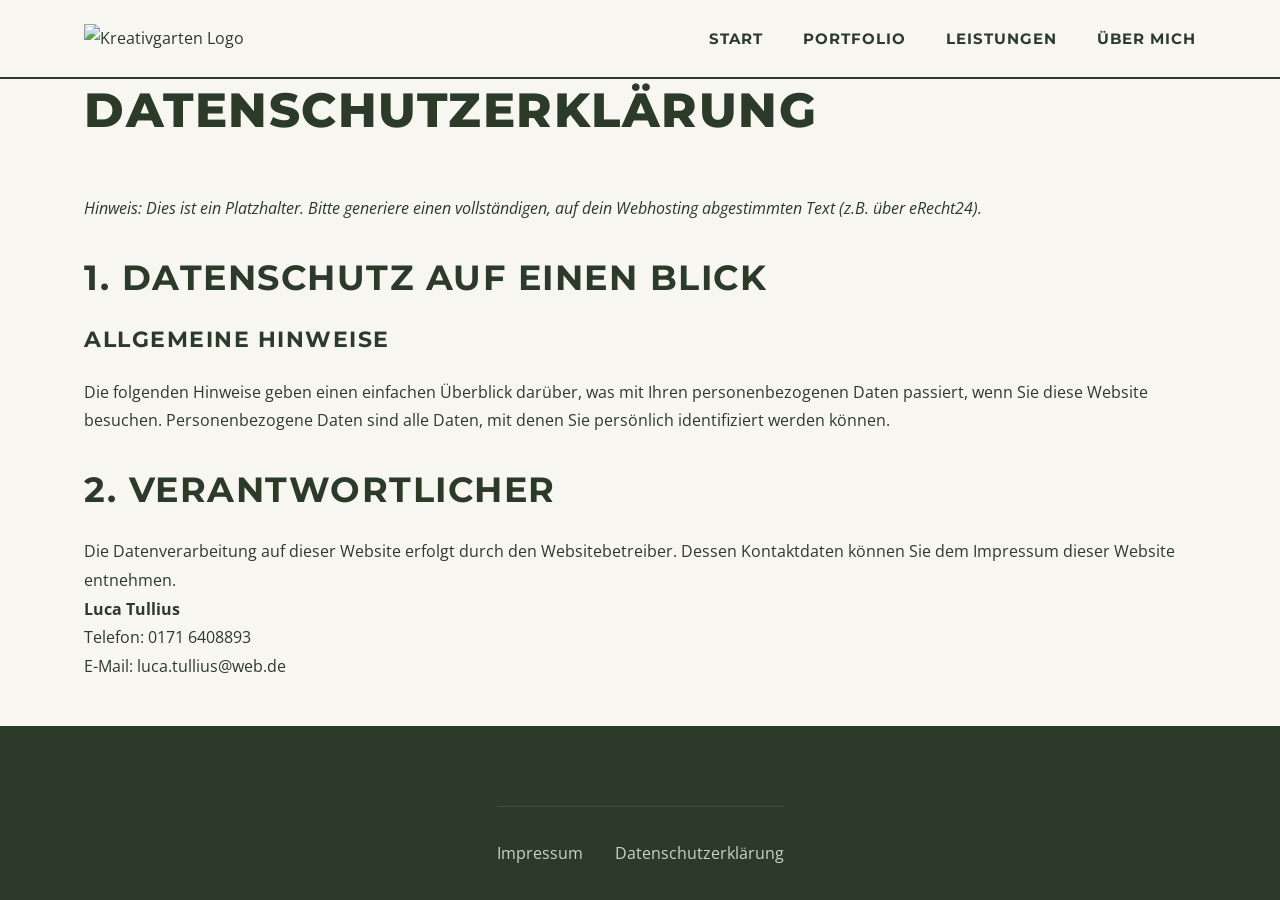
==== datenschutz.html @ 00721f95 "Add files via upload" ====
<!DOCTYPE html>
<html lang="de">
<head>
    <meta charset="UTF-8">
    <meta name="viewport" content="width=device-width, initial-scale=1.0">
    <title>Datenschutz | KREATIVGARTEN</title>
    <link rel="stylesheet" href="style.css">
    <link href="https://fonts.googleapis.com/css2?family=Montserrat:wght@400;600;700;800&family=Open+Sans:wght@400;600&display=swap" rel="stylesheet">
</head>
<body>

    <header class="header">
        <div class="container flex-header">
            <div class="logo">
                <a href="index.html"><img src="BIlder/Logo.jpeg" alt="Kreativgarten Logo"></a>
            </div>
            <nav class="navigation">
                <ul>
                    <li><a href="index.html">Start</a></li>
                    <li><a href="portfolio.html">Portfolio</a></li>
                    <li><a href="leistungen.html">Leistungen</a></li>
                    <li><a href="ueber-mich.html">Über mich</a></li>
                </ul>
            </nav>
        </div>
    </header>

    <main>
        <section class="container">
            <h1>Datenschutzerklärung</h1>
            <br>
            <p><em>Hinweis: Dies ist ein Platzhalter. Bitte generiere einen vollständigen, auf dein Webhosting abgestimmten Text (z.B. über eRecht24).</em></p>
            
            <h2 style="margin-top: 2rem;">1. Datenschutz auf einen Blick</h2>
            <h3>Allgemeine Hinweise</h3>
            <p>Die folgenden Hinweise geben einen einfachen Überblick darüber, was mit Ihren personenbezogenen Daten passiert, wenn Sie diese Website besuchen. Personenbezogene Daten sind alle Daten, mit denen Sie persönlich identifiziert werden können.</p>
            
            <h2 style="margin-top: 2rem;">2. Verantwortlicher</h2>
            <p>Die Datenverarbeitung auf dieser Website erfolgt durch den Websitebetreiber. Dessen Kontaktdaten können Sie dem Impressum dieser Website entnehmen.</p>
            <p>
                <strong>Luca Tullius</strong><br>
                Telefon: 0171 6408893<br>
                E-Mail: luca.tullius@web.de
            </p>
        </section>
    </main>

    <footer class="footer">
        <div class="container flex-footer">
            <ul class="footer-links">
                <li><a href="impressum.html">Impressum</a></li>
                <li><a href="datenschutz.html" class="active">Datenschutzerklärung</a></li>
            </ul>
        </div>
    </footer>
</body>
</html>
---- style.css ----
/**
 * ==============================================================================
 * KREATIVGARTEN - GARTEN- & LANDSCHAFTSGESTALTUNG
 * Autor: KI-Assistent
 * Beschreibung: Zentrales Stylesheet, optimiert für Lesbarkeit & Responsivität
 * ==============================================================================
 */

/* ==========================================================================
   1. VARIABLEN & THEME (Farben aus dem Flyer)
   ========================================================================== */
   :root {
    /* --- Farben --- */
    --color-primary: #2c3a29;       /* Dunkles Olivgrün (Logo/Text) */
    --color-primary-hover: #4a5c3e; /* Helles Olivgrün (Interaktionen) */
    --color-bg-main: #f7f6f0;       /* Creme/Beige (Haupthintergrund) */
    --color-bg-alt: #ebeae3;        /* Dunkleres Creme (Sektionen) */
    --color-text-main: #2c3a29;     /* Haupttext (identisch mit Primary) */
    --color-white: #ffffff;
    --color-border: rgba(44, 58, 41, 0.15);

    /* --- Typografie --- */
    --font-primary: 'Open Sans', sans-serif;
    --font-heading: 'Montserrat', sans-serif;

    /* --- Abstände & Layout --- */
    --max-width-container: 1200px;  /* Vergrößert für mehr "Atemraum" */
    --spacing-section: 6rem;        /* Großzügiger Abstand zwischen Sektionen */
    --border-radius: 8px;
    --transition-speed: 0.3s;
}

/* ==========================================================================
   2. RESET & BASIS-STYLES
   ========================================================================== */
* {
    margin: 0;
    padding: 0;
    box-sizing: border-box;
}

body {
    font-family: var(--font-primary);
    color: var(--color-text-main);
    background-color: var(--color-bg-main);
    line-height: 1.8; /* Erhöht für bessere Lesbarkeit */
    display: flex;
    flex-direction: column;
    min-height: 100vh;
    font-size: 16px;
}

main {
    flex: 1; /* Hält den Footer am unteren Bildschirmrand */
}

a {
    text-decoration: none;
    color: var(--color-primary);
    transition: color var(--transition-speed) ease;
}

ul {
    list-style: none;
}

img {
    max-width: 100%;
    height: auto;
    display: block;
}

/* ==========================================================================
   3. TYPOGRAFIE
   ========================================================================== */
h1, h2, h3, h4 {
    font-family: var(--font-heading);
    color: var(--color-primary);
    margin-bottom: 1.5rem;
    line-height: 1.3;
    text-transform: uppercase;
    letter-spacing: 1.5px;
}

h1 { font-size: 3rem; font-weight: 800; }
h2 { font-size: 2.2rem; font-weight: 700; }
h3 { font-size: 1.4rem; font-weight: 700; }

.slogan {
    font-weight: 600;
    letter-spacing: 2px;
    margin-bottom: 2rem;
    font-size: 1.2rem;
}

/* ==========================================================================
   4. LAYOUT & CONTAINER
   ========================================================================== */
.container {
    width: 90%;
    max-width: var(--max-width-container);
    margin: 0 auto;
    padding: 0 20px; /* Verhindert das Kleben am Bildschirmrand */
}

section {
    padding: var(--spacing-section) 0;
}

.bg-alt {
    background-color: var(--color-bg-alt);
}

.text-center {
    text-align: center;
}

/* --- Dynamische Grids (verhindern das Quetschen!) --- */
/* Flexibles Grid, das Kacheln mindestens 280px breit macht. Wenn Platz ist, werden sie breiter. */
.grid-flexible {
    display: grid;
    grid-template-columns: repeat(auto-fit, minmax(280px, 1fr));
    gap: 3rem;
}

/* 2-Spalten-Layout speziell für Text-Bild-Kombinationen */
.split-layout {
    display: grid;
    grid-template-columns: 1fr 1fr;
    gap: 4rem;
    align-items: center;
}

/* ==========================================================================
   5. KOMPONENTEN
   ========================================================================== */
/* --- Buttons --- */
.btn {
    display: inline-block;
    padding: 1rem 2.5rem;
    border-radius: 50px;
    font-weight: 700;
    text-transform: uppercase;
    letter-spacing: 1px;
    cursor: pointer;
    transition: all var(--transition-speed) ease;
    border: 2px solid var(--color-primary);
    font-size: 0.95rem;
    text-align: center;
}

.btn-primary {
    background-color: var(--color-primary);
    color: var(--color-bg-main);
}

.btn-primary:hover {
    background-color: var(--color-primary-hover);
    border-color: var(--color-primary-hover);
    color: var(--color-bg-main);
    transform: translateY(-2px);
}

.btn-secondary {
    background-color: transparent;
    color: var(--color-primary);
}

.btn-secondary:hover {
    background-color: var(--color-primary);
    color: var(--color-bg-main);
    transform: translateY(-2px);
}

/* --- Karten (Services etc.) --- */
.card {
    background-color: var(--color-bg-main);
    padding: 2.5rem 2rem;
    border-radius: var(--border-radius);
    box-shadow: 0 10px 30px rgba(0,0,0,0.03);
    border: 1px solid var(--color-border);
    text-align: center;
    transition: transform var(--transition-speed) ease;
    height: 100%; /* Wichtig für Grids: Karten sind immer gleich hoch */
}

.card:hover {
    transform: translateY(-8px);
}

.card-icon {
    font-size: 2.5rem;
    color: var(--color-primary-hover);
    margin-bottom: 1.5rem;
}

/* --- Formulare --- */
.form-group {
    margin-bottom: 1.5rem;
    text-align: left;
}

.form-group label {
    display: block;
    font-weight: 600;
    margin-bottom: 0.5rem;
    color: var(--color-primary);
}

.form-control {
    width: 100%;
    padding: 1rem;
    border: 1px solid var(--color-border);
    border-radius: var(--border-radius);
    background-color: var(--color-bg-main);
    font-family: var(--font-primary);
    font-size: 1rem;
    transition: border-color 0.3s ease;
}

.form-control:focus {
    outline: none;
    border-color: var(--color-primary);
    box-shadow: 0 0 0 3px rgba(44, 58, 41, 0.1);
}

/* ==========================================================================
   6. SPEZIFISCHE SEKTIONEN
   ========================================================================== */
/* --- Header & Navigation --- */
.header {
    background-color: var(--color-bg-main);
    border-bottom: 2px solid var(--color-primary);
    position: sticky;
    top: 0;
    z-index: 100;
    padding: 1.5rem 0;
}

.flex-header {
    display: flex;
    justify-content: space-between;
    align-items: center;
}

.logo img {
    max-height: 80px;
    width: auto;
}

.navigation ul {
    display: flex;
    gap: 2.5rem;
    align-items: center;
}

.navigation a {
    color: var(--color-text-main);
    font-weight: 700;
    font-family: var(--font-heading);
    text-transform: uppercase;
    font-size: 0.95rem;
    letter-spacing: 1px;
}

.navigation a:hover,
.navigation a.active {
    color: var(--color-primary-hover);
    border-bottom: 2px solid var(--color-primary-hover);
    padding-bottom: 5px;
}

/* --- Seiten-Header (Hero) --- */
.page-header {
    background-color: var(--color-bg-alt);
    padding: 6rem 0;
    text-align: center;
    border-bottom: 1px solid var(--color-border);
}

/* --- Footer --- */
.footer {
    background-color: var(--color-primary);
    color: var(--color-bg-main);
    padding: 4rem 0 2rem 0;
    text-align: center;
    margin-top: auto;
}

.footer p, .footer a {
    color: var(--color-bg-main);
    opacity: 0.8;
}

.flex-footer {
    display: flex;
    flex-direction: column;
    align-items: center;
    gap: 2rem;
}

.footer-links {
    display: flex;
    gap: 2rem;
    margin-top: 1rem;
    border-top: 1px solid rgba(255,255,255,0.1);
    padding-top: 2rem;
}

.footer-links a:hover {
    opacity: 1;
}

/* ==========================================================================
   7. MEDIA QUERIES (Responsivität)
   ========================================================================== */
@media (max-width: 992px) {
    .split-layout {
        grid-template-columns: 1fr; /* Wird bei Tablets einspaltig */
        gap: 3rem;
    }
    h1 { font-size: 2.5rem; }
}

@media (max-width: 768px) {
    .flex-header {
        flex-direction: column;
        gap: 1.5rem;
    }
    
    .navigation ul {
        flex-wrap: wrap;
        justify-content: center;
        gap: 1rem 1.5rem;
    }

    section { padding: 4rem 0; }
}
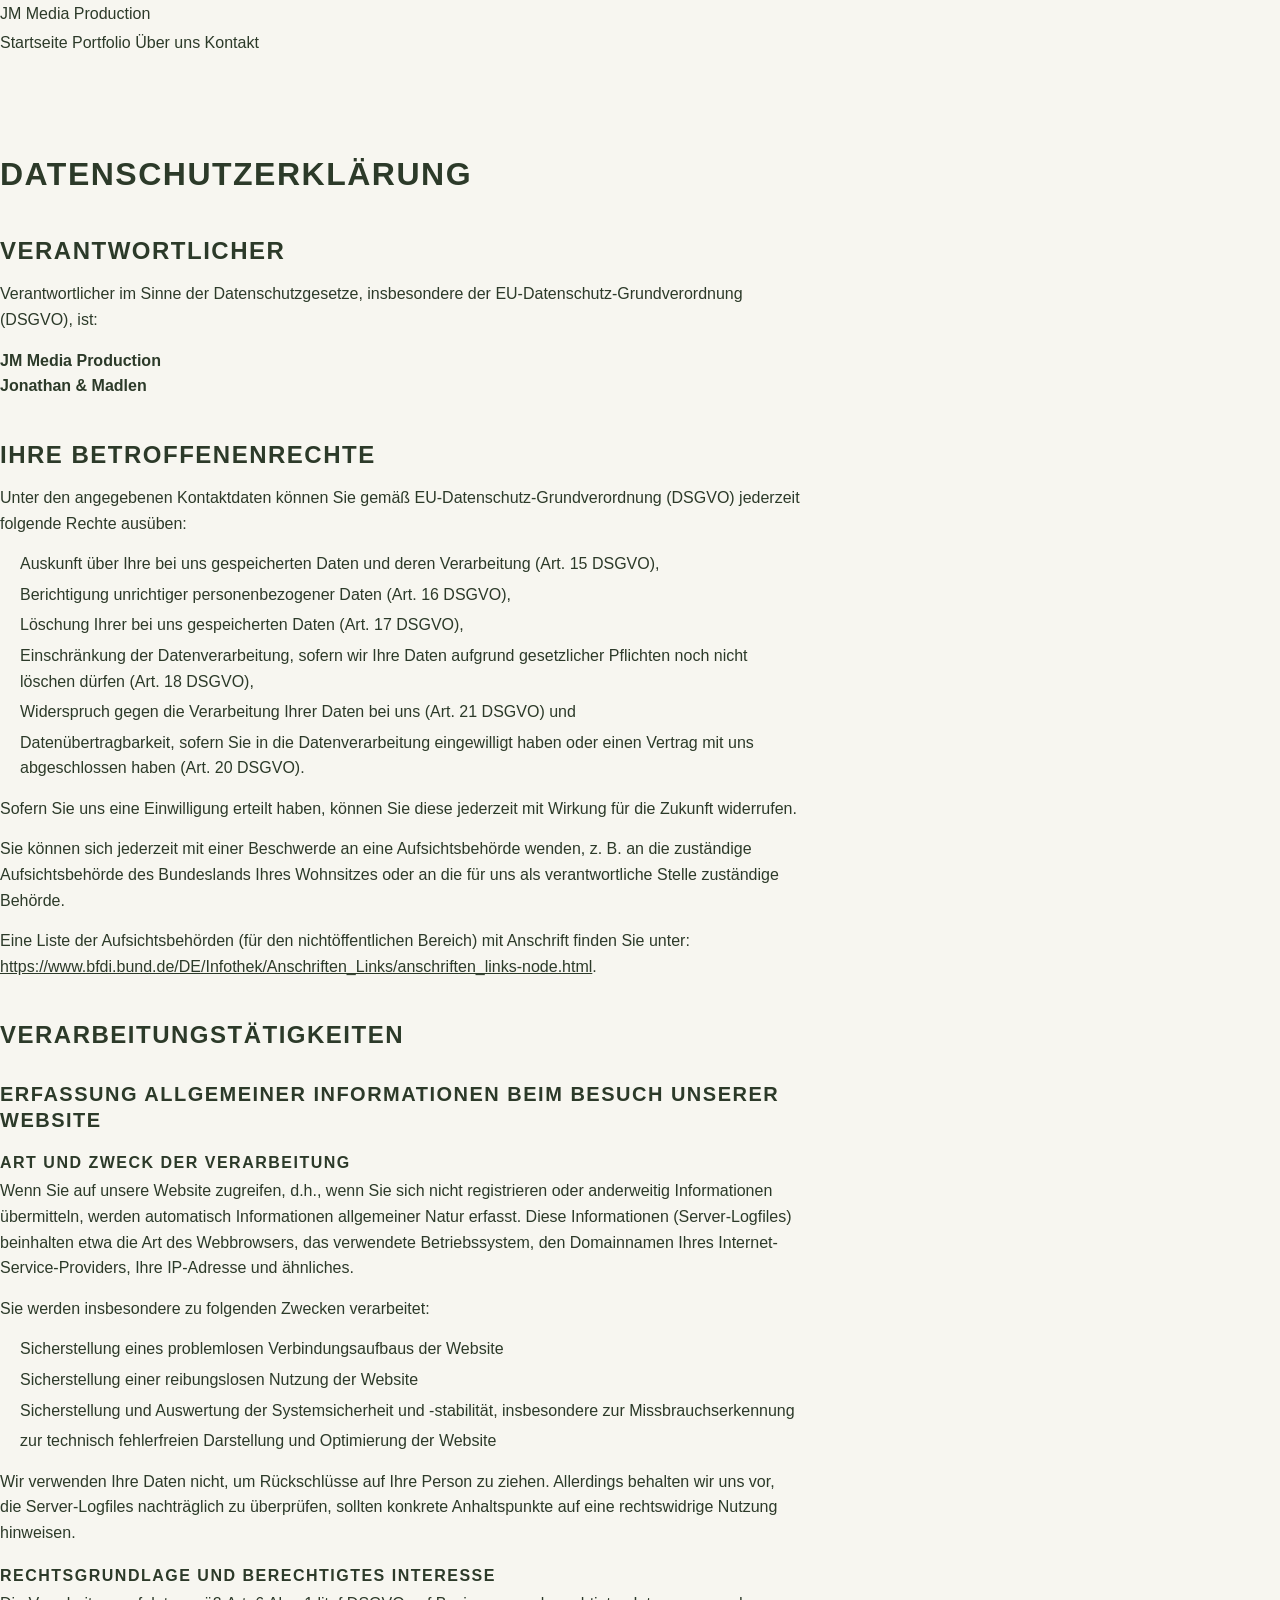
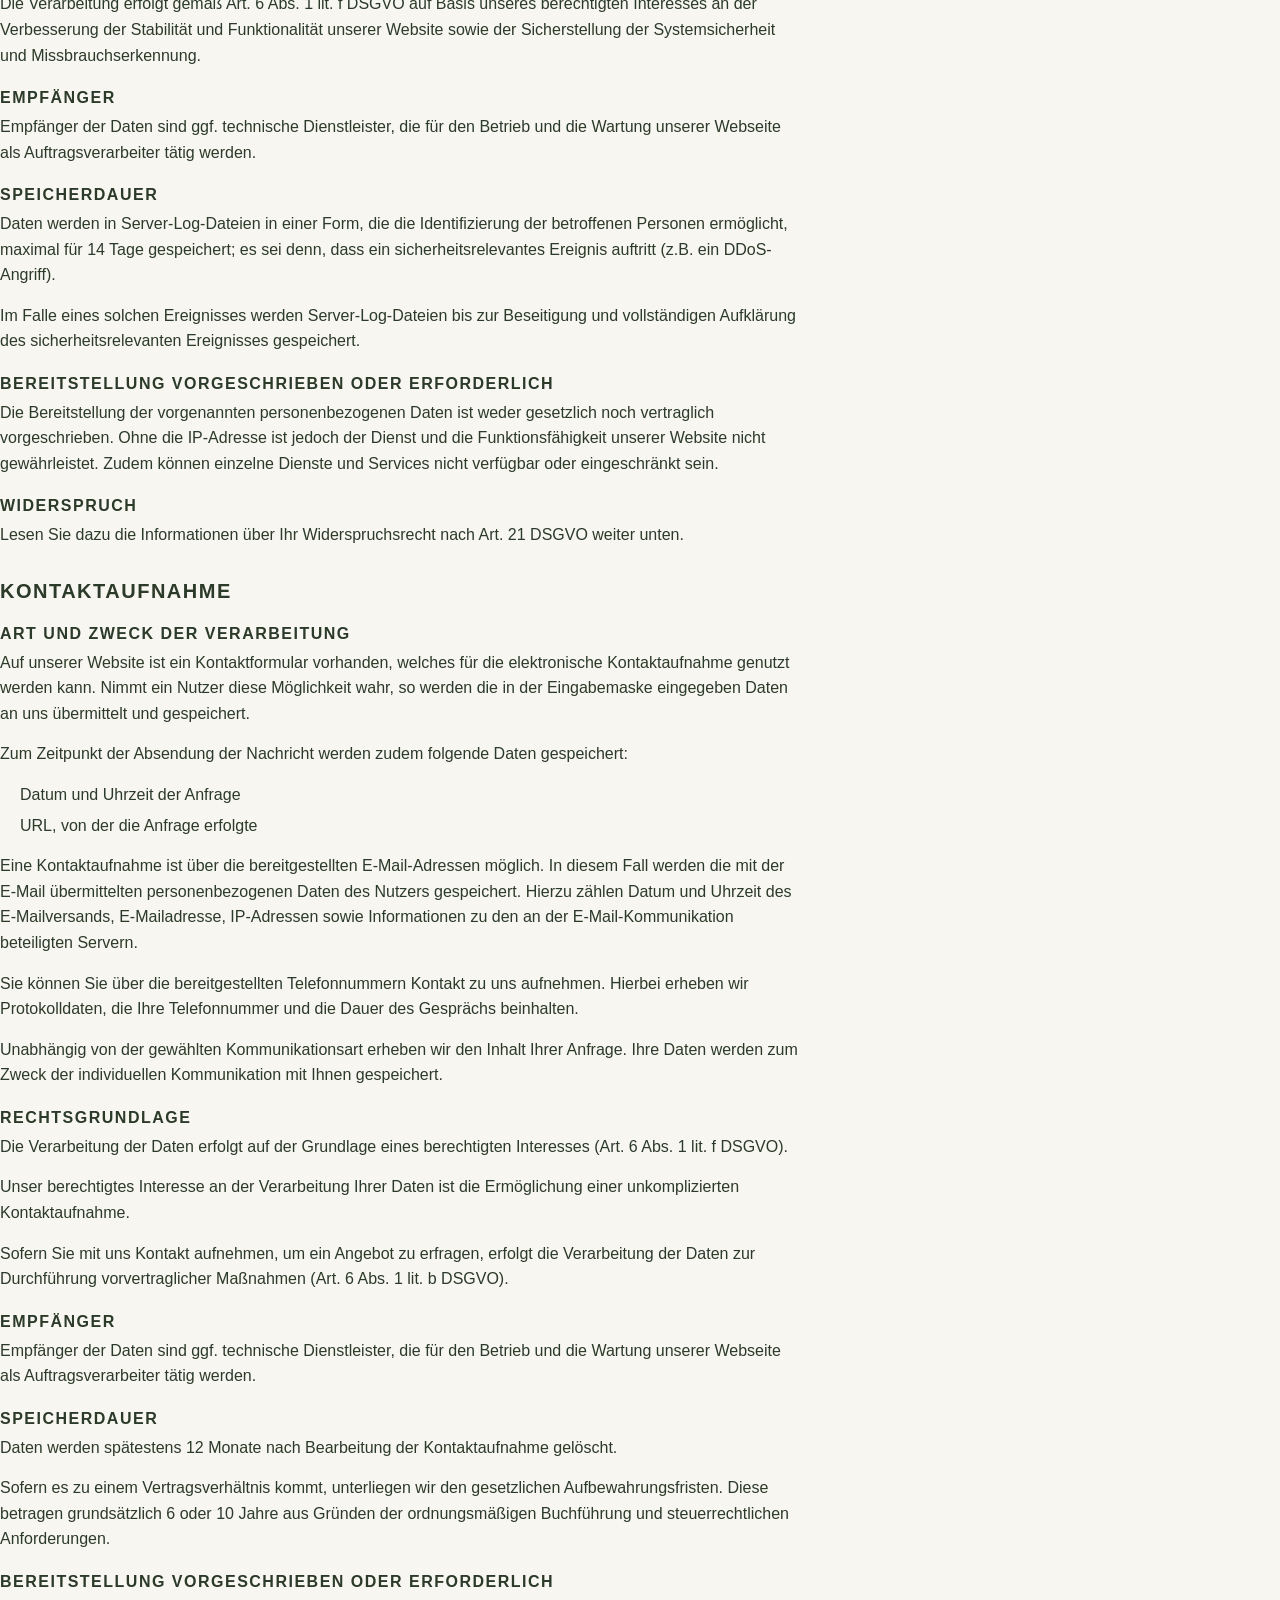
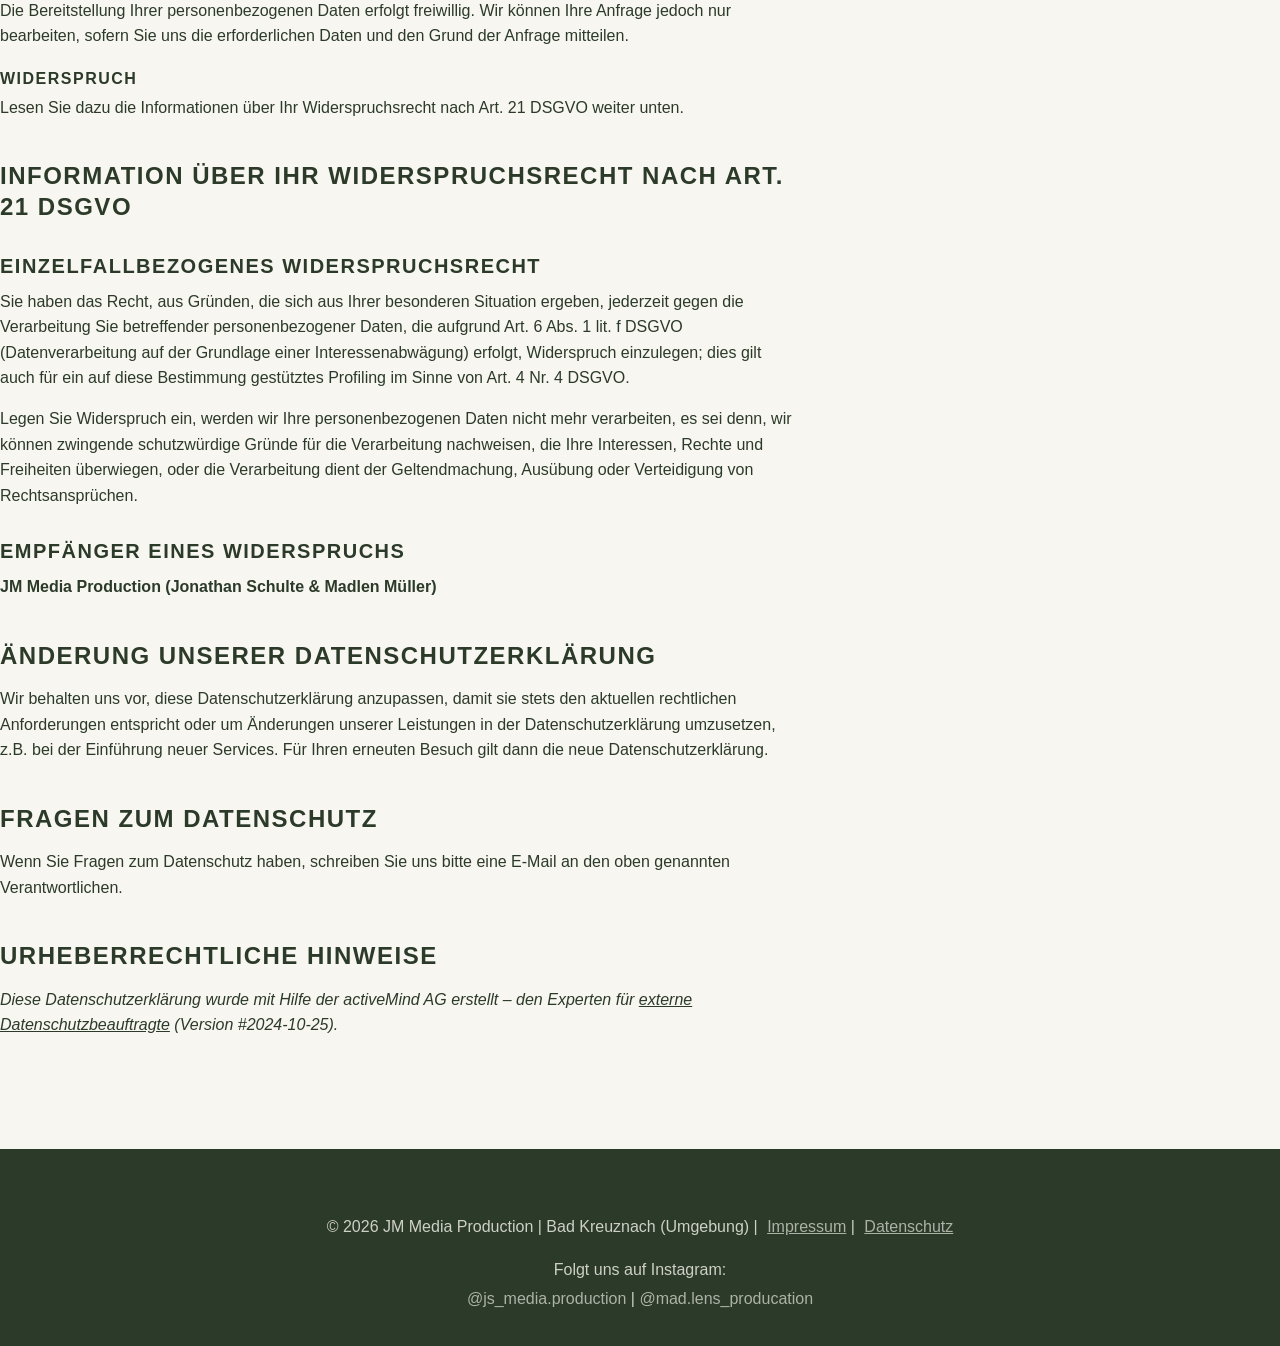
==== commit 1fe82e15: "Add files via upload" ====
--- a/datenschutz.html
+++ b/datenschutz.html
@@ -3,55 +3,181 @@
 <head>
     <meta charset="UTF-8">
     <meta name="viewport" content="width=device-width, initial-scale=1.0">
-    <title>Datenschutz | KREATIVGARTEN</title>
+    <title>Datenschutz | JM Media Production</title>
     <link rel="stylesheet" href="style.css">
-    <link href="https://fonts.googleapis.com/css2?family=Montserrat:wght@400;600;700;800&family=Open+Sans:wght@400;600&display=swap" rel="stylesheet">
+    <link rel="icon" type="image/png" href="Bilder/Icon.jpeg">
+    
+    <!-- Spezifisches CSS nur für die Datenschutzerklärung, damit der lange Text gut lesbar bleibt -->
+    <style>
+        .datenschutz-text {
+            line-height: 1.6;
+        }
+        .datenschutz-text h2 {
+            border: none;
+            margin-top: 40px;
+            margin-bottom: 15px;
+            font-size: 24px;
+            color: var(--farbe-dunkelblau);
+        }
+        .datenschutz-text h3 {
+            margin-top: 30px;
+            margin-bottom: 10px;
+            font-size: 20px;
+            color: var(--farbe-dunkelblau);
+        }
+        .datenschutz-text h4 {
+            margin-top: 20px;
+            margin-bottom: 5px;
+            font-size: 16px;
+        }
+        .datenschutz-text p, .datenschutz-text ul {
+            margin-bottom: 15px;
+            font-size: 16px;
+        }
+        .datenschutz-text ul {
+            padding-left: 20px;
+        }
+        .datenschutz-text li {
+            margin-bottom: 5px;
+        }
+        .datenschutz-text a {
+            color: var(--farbe-dunkelblau);
+            text-decoration: underline;
+        }
+    </style>
 </head>
 <body>
 
-    <header class="header">
-        <div class="container flex-header">
-            <div class="logo">
-                <a href="index.html"><img src="BIlder/Logo.jpeg" alt="Kreativgarten Logo"></a>
-            </div>
-            <nav class="navigation">
-                <ul>
-                    <li><a href="index.html">Start</a></li>
-                    <li><a href="portfolio.html">Portfolio</a></li>
-                    <li><a href="leistungen.html">Leistungen</a></li>
-                    <li><a href="ueber-mich.html">Über mich</a></li>
-                </ul>
-            </nav>
+    <!-- ================= NAVIGATION ================= -->
+    <nav class="navbar">
+        <a href="index.html" class="logo">JM Media Production</a>
+        <div class="nav-links">
+            <a href="index.html">Startseite</a>
+            <a href="portfolio.html">Portfolio</a>
+            <a href="about.html">Über uns</a>
+            <a href="kontakt.html">Kontakt</a>
         </div>
-    </header>
+    </nav>
 
-    <main>
-        <section class="container">
-            <h1>Datenschutzerklärung</h1>
-            <br>
-            <p><em>Hinweis: Dies ist ein Platzhalter. Bitte generiere einen vollständigen, auf dein Webhosting abgestimmten Text (z.B. über eRecht24).</em></p>
+    <!-- ================= DATENSCHUTZ BEREICH ================= -->
+    <section class="content-section" style="max-width: 800px;">
+        
+        <h2 style="border: none; margin-bottom: 40px; font-size: 32px;">Datenschutzerklärung</h2>
+        
+        <div class="datenschutz-text">
             
-            <h2 style="margin-top: 2rem;">1. Datenschutz auf einen Blick</h2>
-            <h3>Allgemeine Hinweise</h3>
-            <p>Die folgenden Hinweise geben einen einfachen Überblick darüber, was mit Ihren personenbezogenen Daten passiert, wenn Sie diese Website besuchen. Personenbezogene Daten sind alle Daten, mit denen Sie persönlich identifiziert werden können.</p>
+            <!-- HIER BEGINNT DEIN GENERIERTER TEXT -->
+            <h2>Verantwortlicher</h2>
+            <p>Verantwortlicher im Sinne der Datenschutzgesetze, insbesondere der EU-Datenschutz-Grundverordnung (DSGVO), ist:</p>
+            <p><strong>JM Media Production<br>Jonathan & Madlen </strong></p>
             
-            <h2 style="margin-top: 2rem;">2. Verantwortlicher</h2>
-            <p>Die Datenverarbeitung auf dieser Website erfolgt durch den Websitebetreiber. Dessen Kontaktdaten können Sie dem Impressum dieser Website entnehmen.</p>
-            <p>
-                <strong>Luca Tullius</strong><br>
-                Telefon: 0171 6408893<br>
-                E-Mail: luca.tullius@web.de
-            </p>
-        </section>
-    </main>
+            <h2>Ihre Betroffenenrechte</h2>
+            <p>Unter den angegebenen Kontaktdaten können Sie gemäß EU-Datenschutz-Grundverordnung (DSGVO) jederzeit folgende Rechte ausüben:</p>
+            <ul>
+            <li>Auskunft über Ihre bei uns gespeicherten Daten und deren Verarbeitung (Art. 15 DSGVO),</li>
+            <li>Berichtigung unrichtiger personenbezogener Daten (Art. 16 DSGVO),</li>
+            <li>Löschung Ihrer bei uns gespeicherten Daten (Art. 17 DSGVO),</li>
+            <li>Einschränkung der Datenverarbeitung, sofern wir Ihre Daten aufgrund gesetzlicher Pflichten noch nicht löschen dürfen (Art. 18 DSGVO),</li>
+            <li>Widerspruch gegen die Verarbeitung Ihrer Daten bei uns (Art. 21 DSGVO) und</li>
+            <li>Datenübertragbarkeit, sofern Sie in die Datenverarbeitung eingewilligt haben oder einen Vertrag mit uns abgeschlossen haben (Art. 20 DSGVO).</li>
+            </ul>
+            <p>Sofern Sie uns eine Einwilligung erteilt haben, können Sie diese jederzeit mit Wirkung für die Zukunft widerrufen.</p>
+            <p>Sie können sich jederzeit mit einer Beschwerde an eine Aufsichtsbehörde wenden, z. B. an die zuständige Aufsichtsbehörde des Bundeslands Ihres Wohnsitzes oder an die für uns als verantwortliche Stelle zuständige Behörde.</p>
+            <p>Eine Liste der Aufsichtsbehörden (für den nichtöffentlichen Bereich) mit Anschrift finden Sie unter: <a href="https://www.bfdi.bund.de/DE/Infothek/Anschriften_Links/anschriften_links-node.html" target="_blank">https://www.bfdi.bund.de/DE/Infothek/Anschriften_Links/anschriften_links-node.html</a>.</p>
+            
+            <h2>Verarbeitungstätigkeiten</h2>
+            <h3>Erfassung allgemeiner Informationen beim Besuch unserer Website</h3>
+            <h4>Art und Zweck der Verarbeitung</h4>
+            <p>Wenn Sie auf unsere Website zugreifen, d.h., wenn Sie sich nicht registrieren oder anderweitig Informationen übermitteln, werden automatisch Informationen allgemeiner Natur erfasst. Diese Informationen (Server-Logfiles) beinhalten etwa die Art des Webbrowsers, das verwendete Betriebssystem, den Domainnamen Ihres Internet-Service-Providers, Ihre IP-Adresse und ähnliches.</p>
+            <p>Sie werden insbesondere zu folgenden Zwecken verarbeitet:</p>
+            <ul>
+            <li>Sicherstellung eines problemlosen Verbindungsaufbaus der Website</li>
+            <li>Sicherstellung einer reibungslosen Nutzung der Website</li>
+            <li>Sicherstellung und Auswertung der Systemsicherheit und -stabilität, insbesondere zur Missbrauchserkennung</li>
+            <li>zur technisch fehlerfreien Darstellung und Optimierung der Website</li>
+            </ul>
+            <p>Wir verwenden Ihre Daten nicht, um Rückschlüsse auf Ihre Person zu ziehen. Allerdings behalten wir uns vor, die Server-Logfiles nachträglich zu überprüfen, sollten konkrete Anhaltspunkte auf eine rechtswidrige Nutzung hinweisen.</p>
+            
+            <h4>Rechtsgrundlage und berechtigtes Interesse</h4>
+            <p>Die Verarbeitung erfolgt gemäß Art. 6 Abs. 1 lit. f DSGVO auf Basis unseres berechtigten Interesses an der Verbesserung der Stabilität und Funktionalität unserer Website sowie der Sicherstellung der Systemsicherheit und Missbrauchserkennung.</p>
+            
+            <h4>Empfänger</h4>
+            <p>Empfänger der Daten sind ggf. technische Dienstleister, die für den Betrieb und die Wartung unserer Webseite als Auftragsverarbeiter tätig werden.</p>
+            
+            <h4>Speicherdauer</h4>
+            <p>Daten werden in Server-Log-Dateien in einer Form, die die Identifizierung der betroffenen Personen ermöglicht, maximal für 14 Tage gespeichert; es sei denn, dass ein sicherheitsrelevantes Ereignis auftritt (z.B. ein DDoS-Angriff).</p>
+            <p>Im Falle eines solchen Ereignisses werden Server-Log-Dateien bis zur Beseitigung und vollständigen Aufklärung des sicherheitsrelevanten Ereignisses gespeichert.</p>
+            
+            <h4>Bereitstellung vorgeschrieben oder erforderlich</h4>
+            <p>Die Bereitstellung der vorgenannten personenbezogenen Daten ist weder gesetzlich noch vertraglich vorgeschrieben. Ohne die IP-Adresse ist jedoch der Dienst und die Funktionsfähigkeit unserer Website nicht gewährleistet. Zudem können einzelne Dienste und Services nicht verfügbar oder eingeschränkt sein.</p>
+            
+            <h4>Widerspruch</h4>
+            <p>Lesen Sie dazu die Informationen über Ihr Widerspruchsrecht nach Art. 21 DSGVO weiter unten.</p>
+            
+            <h3>Kontaktaufnahme</h3>
+            <h4>Art und Zweck der Verarbeitung</h4>
+            <p>Auf unserer Website ist ein Kontaktformular vorhanden, welches für die elektronische Kontaktaufnahme genutzt werden kann. Nimmt ein Nutzer diese Möglichkeit wahr, so werden die in der Eingabemaske eingegeben Daten an uns übermittelt und gespeichert.</p>
+            <p>Zum Zeitpunkt der Absendung der Nachricht werden zudem folgende Daten gespeichert:</p>
+            <ul>
+            <li>Datum und Uhrzeit der Anfrage</li>
+            <li>URL, von der die Anfrage erfolgte</li>
+            </ul>
+            <p>Eine Kontaktaufnahme ist über die bereitgestellten E-Mail-Adressen möglich. In diesem Fall werden die mit der E-Mail übermittelten personenbezogenen Daten des Nutzers gespeichert. Hierzu zählen Datum und Uhrzeit des E-Mailversands, E-Mailadresse, IP-Adressen sowie Informationen zu den an der E-Mail-Kommunikation beteiligten Servern.</p>
+            <p>Sie können Sie über die bereitgestellten Telefonnummern Kontakt zu uns aufnehmen. Hierbei erheben wir Protokolldaten, die Ihre Telefonnummer und die Dauer des Gesprächs beinhalten.</p>
+            <p>Unabhängig von der gewählten Kommunikationsart erheben wir den Inhalt Ihrer Anfrage. Ihre Daten werden zum Zweck der individuellen Kommunikation mit Ihnen gespeichert.</p>
+            
+            <h4>Rechtsgrundlage</h4>
+            <p>Die Verarbeitung der Daten erfolgt auf der Grundlage eines berechtigten Interesses (Art. 6 Abs. 1 lit. f DSGVO).</p>
+            <p>Unser berechtigtes Interesse an der Verarbeitung Ihrer Daten ist die Ermöglichung einer unkomplizierten Kontaktaufnahme.</p>
+            <p>Sofern Sie mit uns Kontakt aufnehmen, um ein Angebot zu erfragen, erfolgt die Verarbeitung der Daten zur Durchführung vorvertraglicher Maßnahmen (Art. 6 Abs. 1 lit. b DSGVO).</p>
+            
+            <h4>Empfänger</h4>
+            <p>Empfänger der Daten sind ggf. technische Dienstleister, die für den Betrieb und die Wartung unserer Webseite als Auftragsverarbeiter tätig werden.</p>
+            
+            <h4>Speicherdauer</h4>
+            <p>Daten werden spätestens 12 Monate nach Bearbeitung der Kontaktaufnahme gelöscht.</p>
+            <p>Sofern es zu einem Vertragsverhältnis kommt, unterliegen wir den gesetzlichen Aufbewahrungsfristen. Diese betragen grundsätzlich 6 oder 10 Jahre aus Gründen der ordnungsmäßigen Buchführung und steuerrechtlichen Anforderungen.</p>
+            
+            <h4>Bereitstellung vorgeschrieben oder erforderlich</h4>
+            <p>Die Bereitstellung Ihrer personenbezogenen Daten erfolgt freiwillig. Wir können Ihre Anfrage jedoch nur bearbeiten, sofern Sie uns die erforderlichen Daten und den Grund der Anfrage mitteilen.</p>
+            
+            <h4>Widerspruch</h4>
+            <p>Lesen Sie dazu die Informationen über Ihr Widerspruchsrecht nach Art. 21 DSGVO weiter unten.</p>
+            
+            <h2>Information über Ihr Widerspruchsrecht nach Art. 21 DSGVO</h2>
+            <h3>Einzelfallbezogenes Widerspruchsrecht</h3>
+            <p>Sie haben das Recht, aus Gründen, die sich aus Ihrer besonderen Situation ergeben, jederzeit gegen die Verarbeitung Sie betreffender personenbezogener Daten, die aufgrund Art. 6 Abs. 1 lit. f DSGVO (Datenverarbeitung auf der Grundlage einer Interessenabwägung) erfolgt, Widerspruch einzulegen; dies gilt auch für ein auf diese Bestimmung gestütztes Profiling im Sinne von Art. 4 Nr. 4 DSGVO.</p>
+            <p>Legen Sie Widerspruch ein, werden wir Ihre personenbezogenen Daten nicht mehr verarbeiten, es sei denn, wir können zwingende schutzwürdige Gründe für die Verarbeitung nachweisen, die Ihre Interessen, Rechte und Freiheiten überwiegen, oder die Verarbeitung dient der Geltendmachung, Ausübung oder Verteidigung von Rechtsansprüchen.</p>
+            
+            <h3>Empfänger eines Widerspruchs</h3>
+            <p><strong>JM Media Production (Jonathan Schulte & Madlen Müller)</strong></p>
+            
+            <h2>Änderung unserer Datenschutzerklärung</h2>
+            <p>Wir behalten uns vor, diese Datenschutzerklärung anzupassen, damit sie stets den aktuellen rechtlichen Anforderungen entspricht oder um Änderungen unserer Leistungen in der Datenschutzerklärung umzusetzen, z.B. bei der Einführung neuer Services. Für Ihren erneuten Besuch gilt dann die neue Datenschutzerklärung.</p>
+            
+            <h2>Fragen zum Datenschutz</h2>
+            <p>Wenn Sie Fragen zum Datenschutz haben, schreiben Sie uns bitte eine E-Mail an den oben genannten Verantwortlichen.</p>
+            
+            <h2>Urheberrechtliche Hinweise</h2>
+            <p><em>Diese Datenschutzerklärung wurde mit Hilfe der activeMind AG erstellt – den Experten für <a href="https://www.activemind.de/datenschutz/datenschutzbeauftragter/" target="_blank" rel="noopener dofollow">externe Datenschutzbeauftragte</a> (Version #2024-10-25).</em></p>
+            <!-- HIER ENDET DEIN GENERIERTER TEXT -->
+            
+        </div>
+    </section>
 
+    <!-- ================= FOOTER ================= -->
     <footer class="footer">
-        <div class="container flex-footer">
-            <ul class="footer-links">
-                <li><a href="impressum.html">Impressum</a></li>
-                <li><a href="datenschutz.html" class="active">Datenschutzerklärung</a></li>
-            </ul>
-        </div>
+        <p>
+            &copy; 2026 JM Media Production | Bad Kreuznach (Umgebung) | 
+            <a href="impressum.html" style="color: var(--farbe-beige); text-decoration: underline; margin-left: 5px;">Impressum</a> | 
+            <a href="datenschutz.html" style="color: var(--farbe-beige); text-decoration: underline; margin-left: 5px;">Datenschutz</a>
+        </p>
+        <p style="margin-top: 15px;">
+            Folgt uns auf Instagram:<br>
+            <a href="https://instagram.com/js_media.production" target="_blank">@js_media.production</a> | 
+            <a href="https://instagram.com/mad.lens_producation" target="_blank">@mad.lens_producation</a>
+        </p>
     </footer>
+
 </body>
 </html>
--- a/style.css
+++ b/style.css
@@ -121,6 +121,13 @@
     display: grid;
     grid-template-columns: repeat(auto-fit, minmax(280px, 1fr));
     gap: 3rem;
+    margin-bottom: 4rem;
+}
+
+.grid-flexible-leistungen {
+    display: grid;
+    grid-template-columns: repeat(auto-fit, minmax(280px, 1fr));
+    gap: 3rem;
 }
 
 /* 2-Spalten-Layout speziell für Text-Bild-Kombinationen */
@@ -129,6 +136,8 @@
     grid-template-columns: 1fr 1fr;
     gap: 4rem;
     align-items: center;
+    margin-top: 2rem;
+    margin-bottom: 2rem;
 }
 
 /* ==========================================================================
@@ -176,6 +185,21 @@
 .card {
     background-color: var(--color-bg-main);
     padding: 2.5rem 2rem;
+    margin-bottom: 4rem;
+    margin-top: 2rem;
+    border-radius: var(--border-radius);
+    box-shadow: 0 10px 30px rgba(0,0,0,0.03);
+    border: 1px solid var(--color-border);
+    text-align: center;
+    transition: transform var(--transition-speed) ease;
+    height: 100%; /* Wichtig für Grids: Karten sind immer gleich hoch */
+}
+
+.card-leistungen {
+    background-color: var(--color-bg-main);
+    padding: 2.5rem 2rem;
+
+
     border-radius: var(--border-radius);
     box-shadow: 0 10px 30px rgba(0,0,0,0.03);
     border: 1px solid var(--color-border);
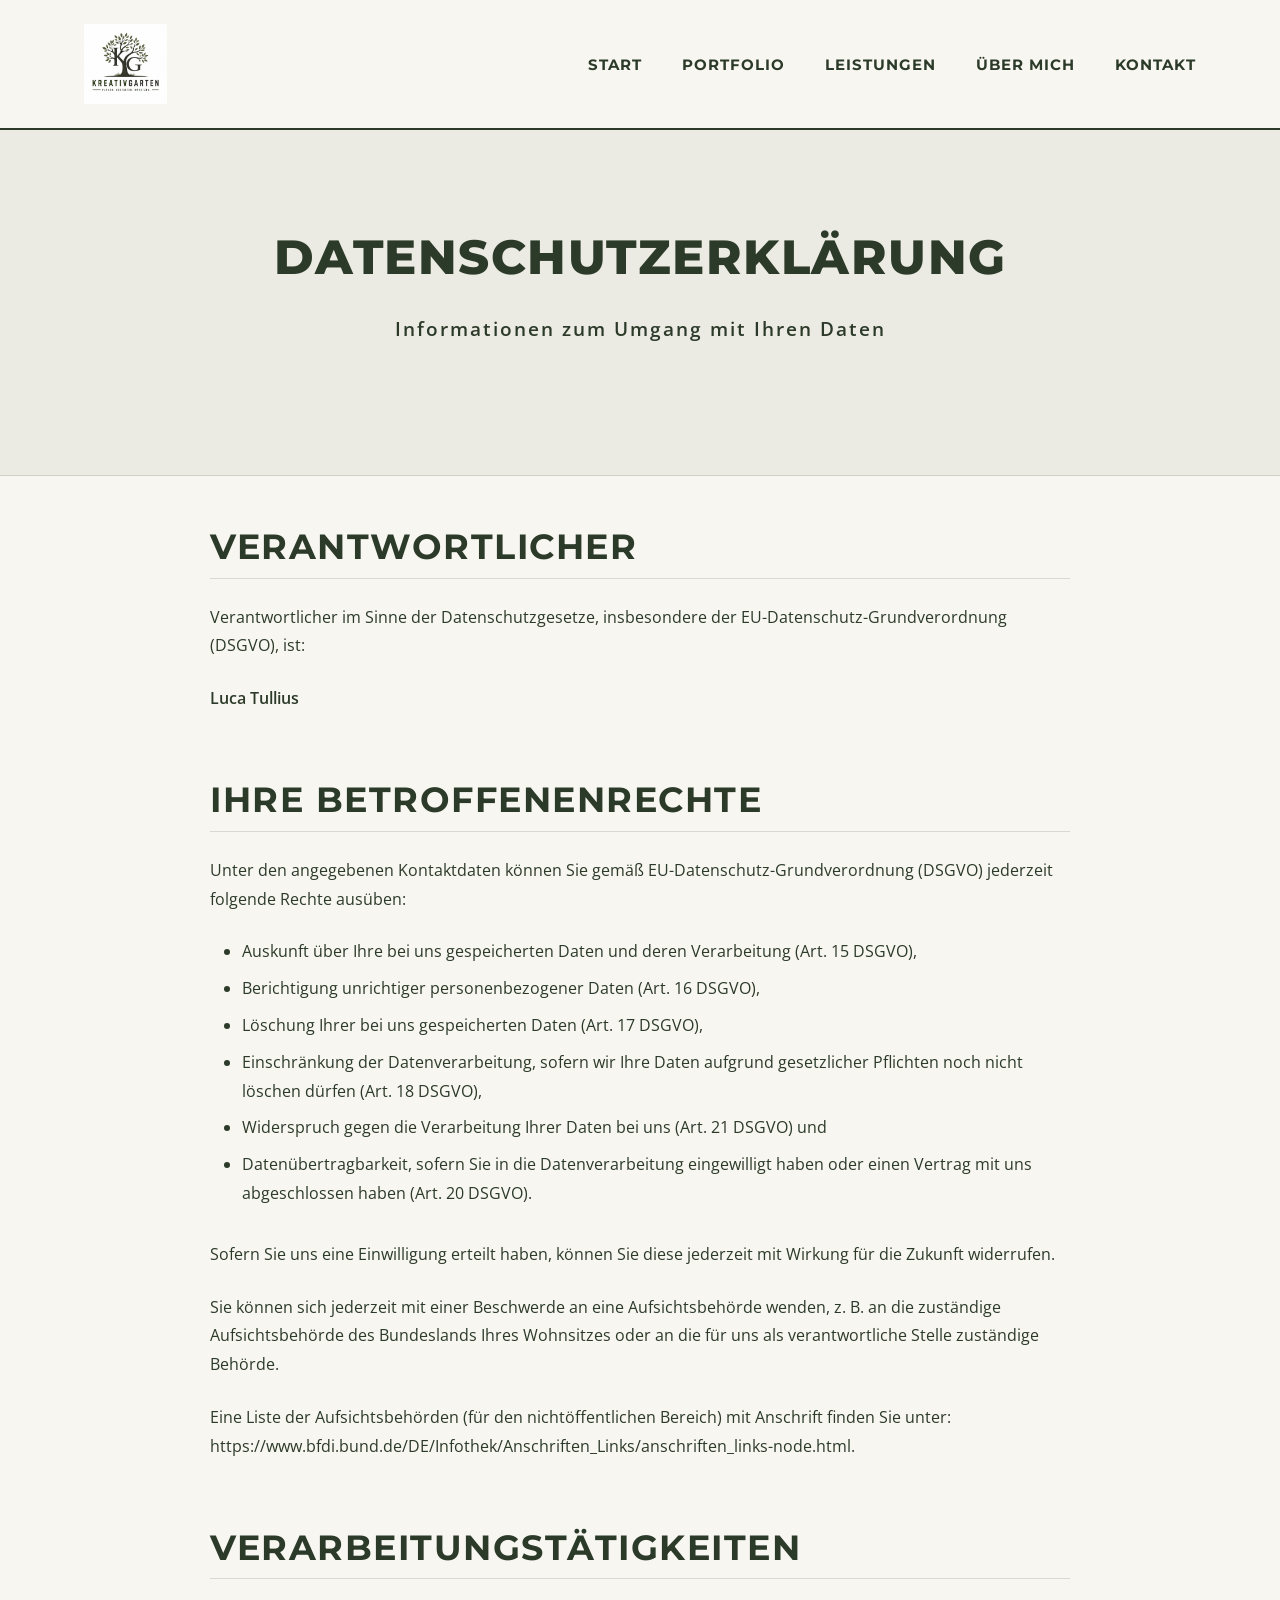
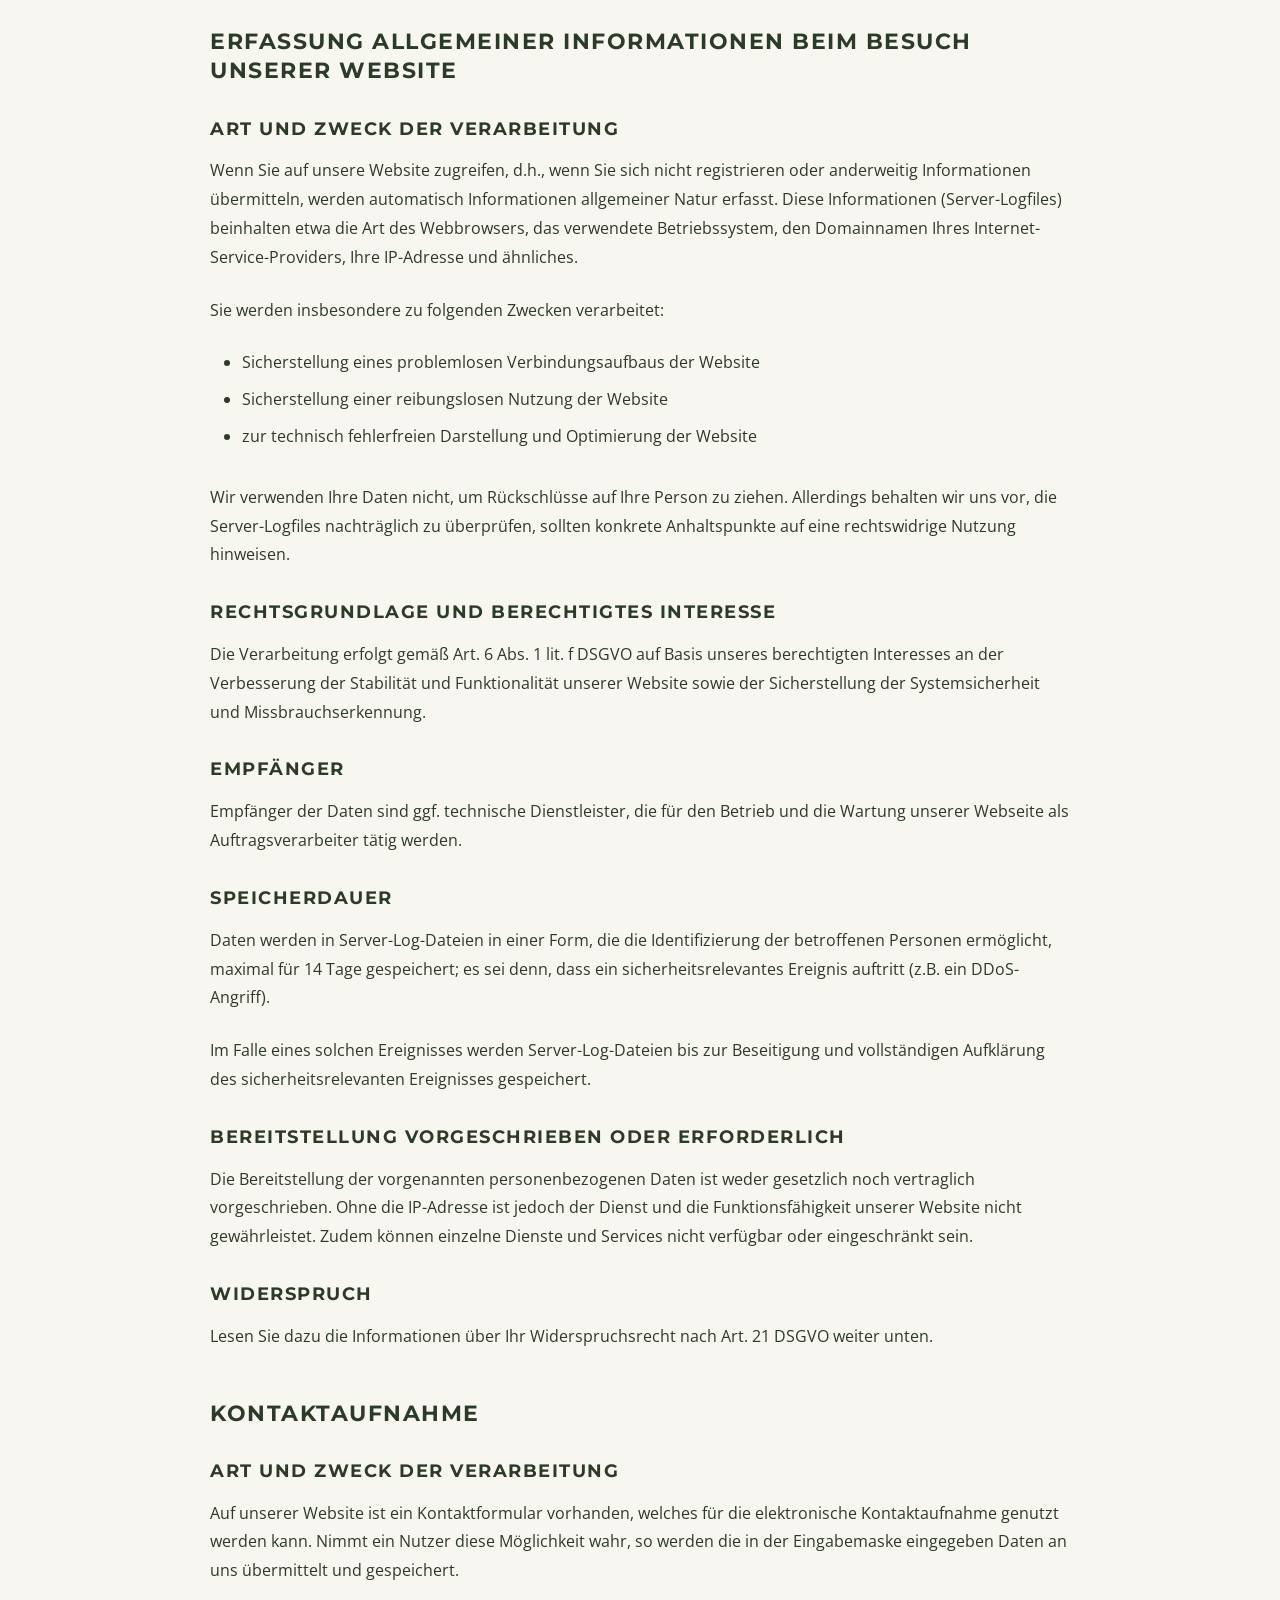
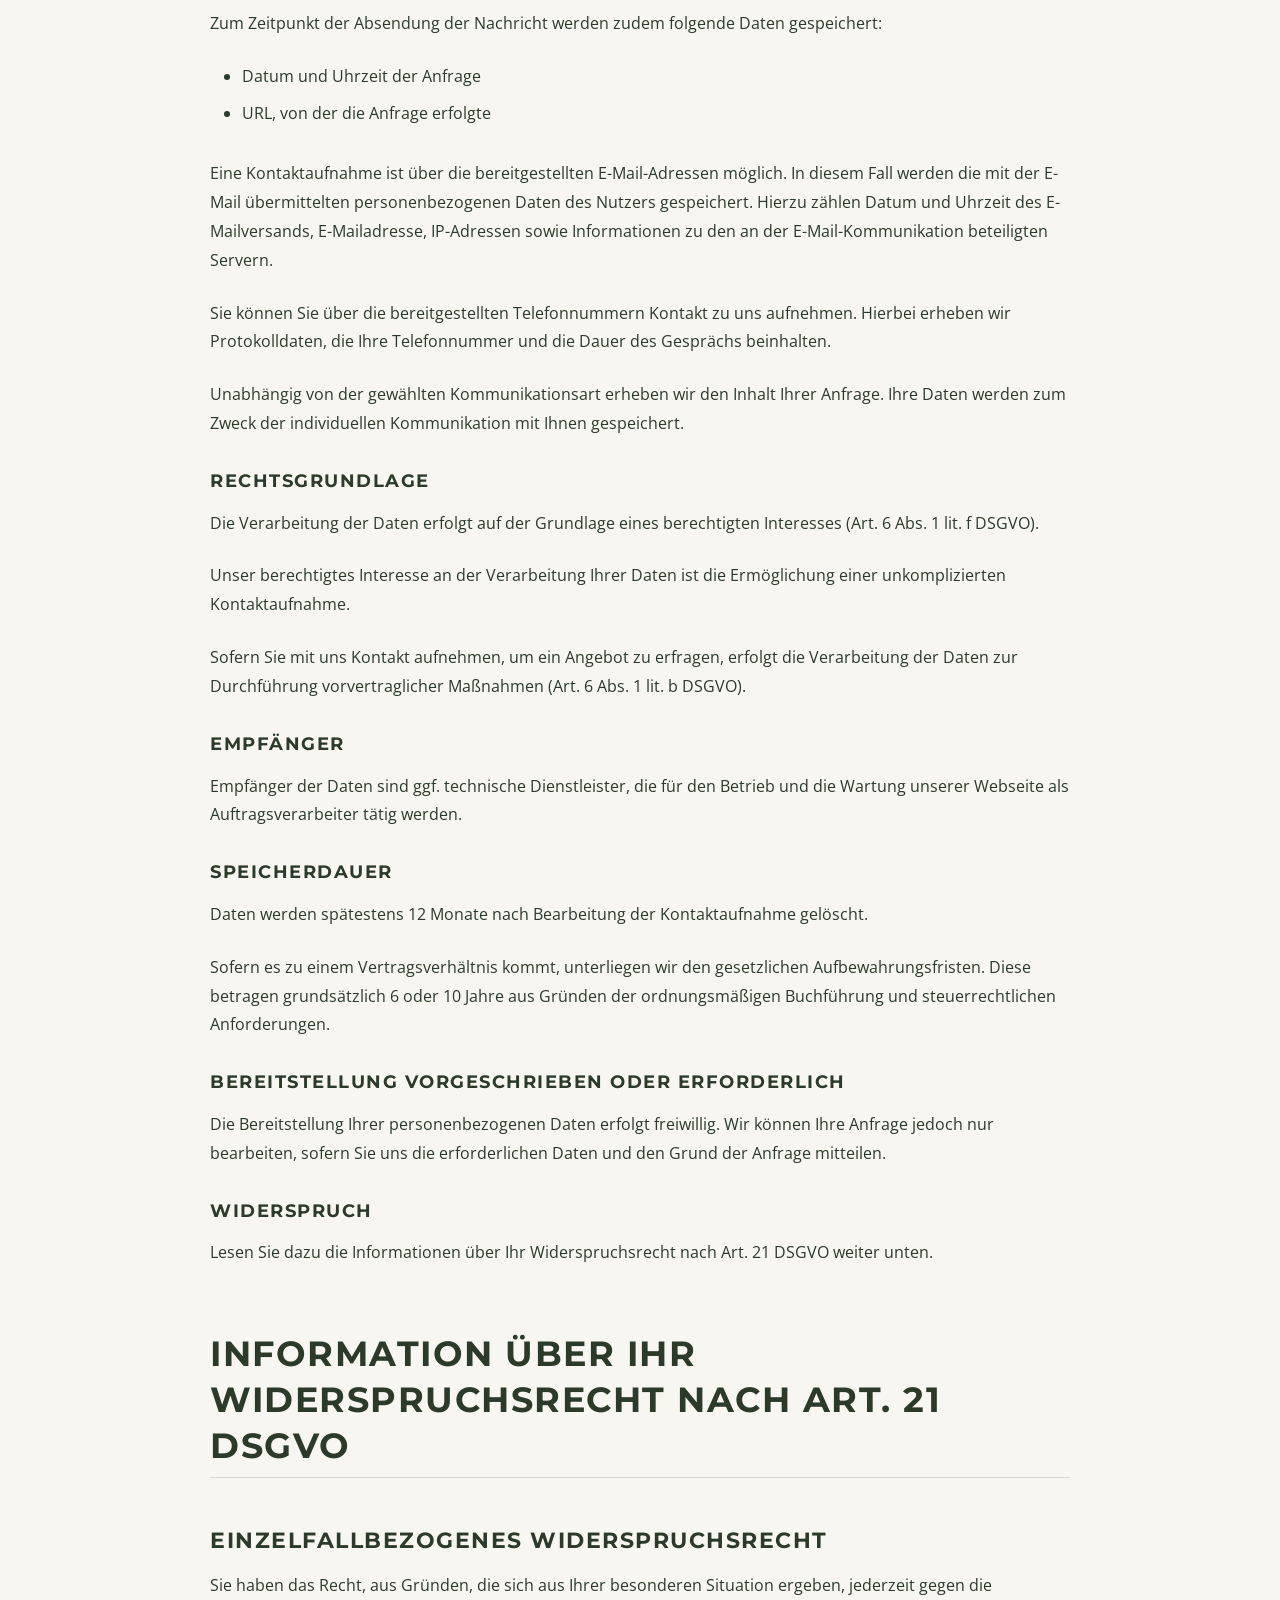
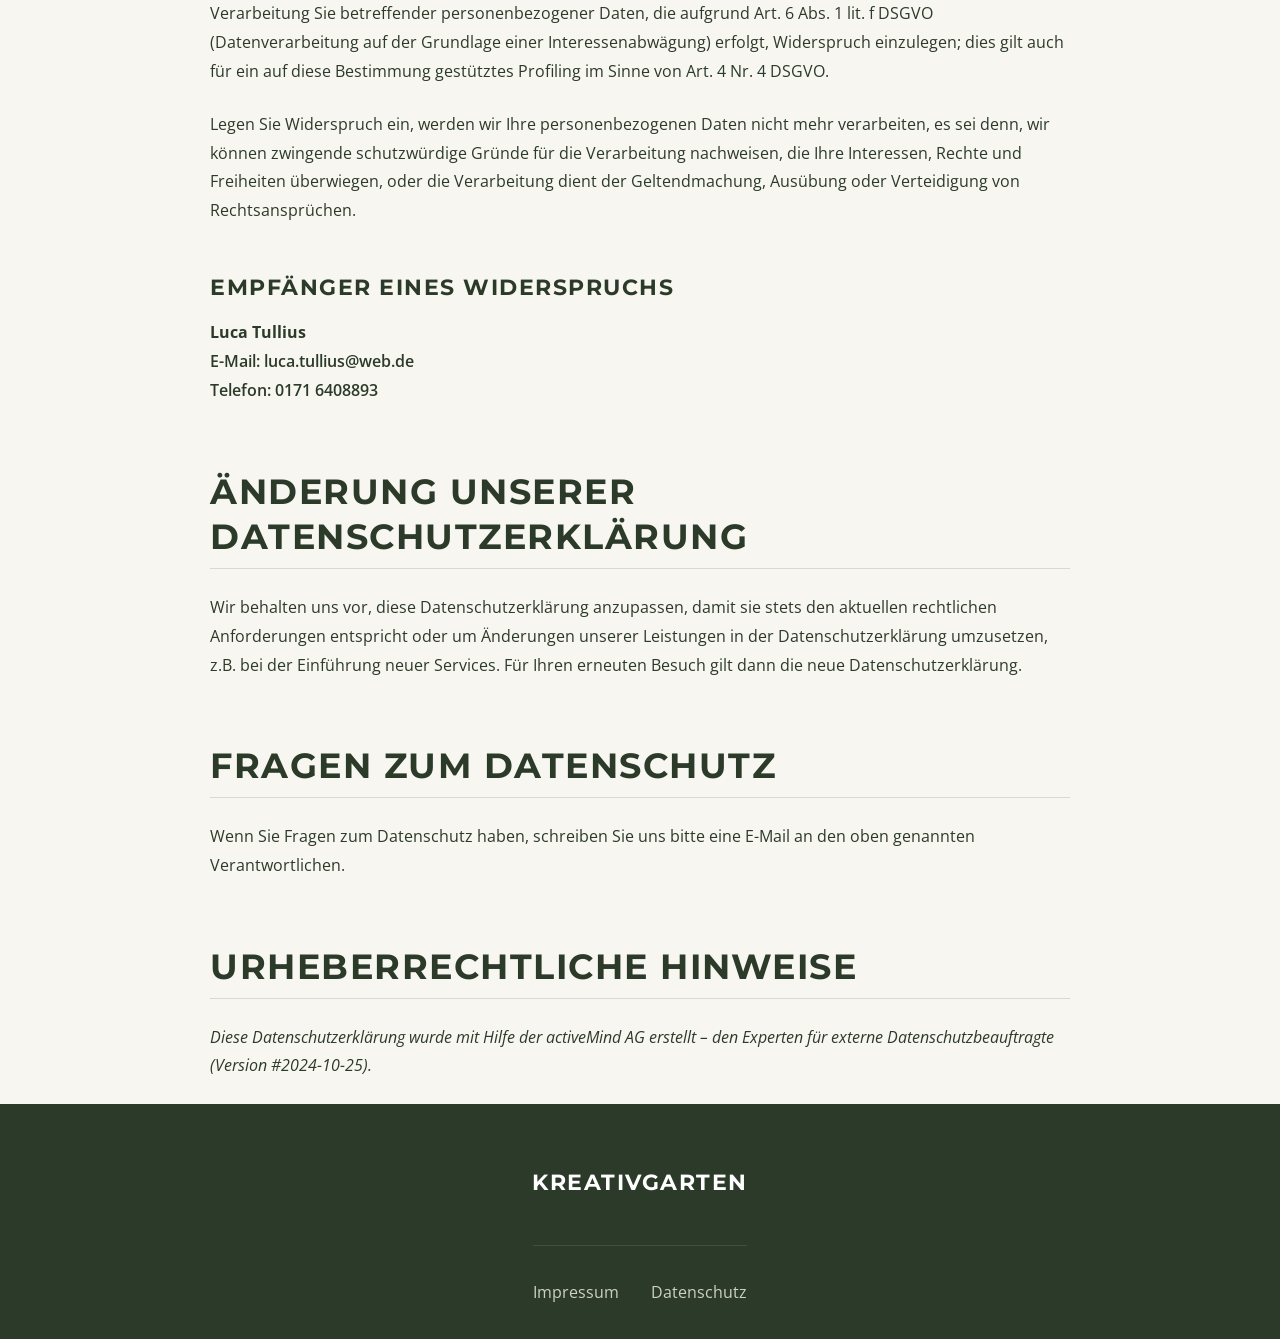
==== commit a59a457f: "Add files via upload" ====
--- a/datenschutz.html
+++ b/datenschutz.html
@@ -3,181 +3,196 @@
 <head>
     <meta charset="UTF-8">
     <meta name="viewport" content="width=device-width, initial-scale=1.0">
-    <title>Datenschutz | JM Media Production</title>
+    <title>Datenschutz | KREATIVGARTEN</title>
     <link rel="stylesheet" href="style.css">
-    <link rel="icon" type="image/png" href="Bilder/Icon.jpeg">
+    <link href="https://fonts.googleapis.com/css2?family=Montserrat:wght@400;600;700;800&family=Open+Sans:wght@400;600&display=swap" rel="stylesheet">
     
-    <!-- Spezifisches CSS nur für die Datenschutzerklärung, damit der lange Text gut lesbar bleibt -->
+    <!-- Spezifisches Styling NUR für den Rechtstext, damit nichts gequetscht aussieht -->
     <style>
-        .datenschutz-text {
-            line-height: 1.6;
+        #generator_results_content h2 {
+            margin-top: 4rem; /* Sehr viel Luft nach oben für neue Hauptkapitel */
+            margin-bottom: 1.5rem;
+            padding-bottom: 0.5rem;
+            border-bottom: 1px solid var(--color-border); /* Eine feine Linie zur Trennung */
         }
-        .datenschutz-text h2 {
-            border: none;
-            margin-top: 40px;
-            margin-bottom: 15px;
-            font-size: 24px;
-            color: var(--farbe-dunkelblau);
+        
+        #generator_results_content h2:first-of-type {
+            margin-top: 3rem; /* Die allererste Überschrift braucht keinen Abstand nach oben */
         }
-        .datenschutz-text h3 {
-            margin-top: 30px;
-            margin-bottom: 10px;
-            font-size: 20px;
-            color: var(--farbe-dunkelblau);
+
+        #generator_results_content h3 {
+            margin-top: 3rem; /* Guter Abstand für Unterkapitel */
+            margin-bottom: 1rem;
         }
-        .datenschutz-text h4 {
-            margin-top: 20px;
-            margin-bottom: 5px;
-            font-size: 16px;
+
+        #generator_results_content h4 {
+            margin-top: 2rem;
+            margin-bottom: 1rem;
+            font-size: 1.1rem;
         }
-        .datenschutz-text p, .datenschutz-text ul {
-            margin-bottom: 15px;
-            font-size: 16px;
+
+        #generator_results_content p {
+            margin-bottom: 1.5rem;
         }
-        .datenschutz-text ul {
-            padding-left: 20px;
+
+        #generator_results_content ul {
+            margin-bottom: 2rem;
+            padding-left: 2rem;
         }
-        .datenschutz-text li {
-            margin-bottom: 5px;
+
+        #generator_results_content li {
+            margin-bottom: 0.5rem;
+            list-style-type: disc;
         }
-        .datenschutz-text a {
-            color: var(--farbe-dunkelblau);
-            text-decoration: underline;
+        
+        .generator_user_input {
+            font-weight: 600;
+            color: var(--color-primary);
         }
     </style>
 </head>
 <body>
 
-    <!-- ================= NAVIGATION ================= -->
-    <nav class="navbar">
-        <a href="index.html" class="logo">JM Media Production</a>
-        <div class="nav-links">
-            <a href="index.html">Startseite</a>
-            <a href="portfolio.html">Portfolio</a>
-            <a href="about.html">Über uns</a>
-            <a href="kontakt.html">Kontakt</a>
+    <header class="header">
+        <div class="container flex-header">
+            <div class="logo">
+                <a href="index.html"><img src="Bilder/logo.jpeg" alt="Kreativgarten Logo"></a>
+            </div>
+            <nav class="navigation">
+                <ul>
+                    <li><a href="index.html">Start</a></li>
+                    <li><a href="portfolio.html">Portfolio</a></li>
+                    <li><a href="leistungen.html">Leistungen</a></li>
+                    <li><a href="ueber-mich.html">Über mich</a></li>
+                    <li><a href="kontakt.html">Kontakt</a></li>
+                </ul>
+            </nav>
         </div>
-    </nav>
+    </header>
 
-    <!-- ================= DATENSCHUTZ BEREICH ================= -->
-    <section class="content-section" style="max-width: 800px;">
-        
-        <h2 style="border: none; margin-bottom: 40px; font-size: 32px;">Datenschutzerklärung</h2>
-        
-        <div class="datenschutz-text">
-            
-            <!-- HIER BEGINNT DEIN GENERIERTER TEXT -->
-            <h2>Verantwortlicher</h2>
-            <p>Verantwortlicher im Sinne der Datenschutzgesetze, insbesondere der EU-Datenschutz-Grundverordnung (DSGVO), ist:</p>
-            <p><strong>JM Media Production<br>Jonathan & Madlen </strong></p>
-            
-            <h2>Ihre Betroffenenrechte</h2>
-            <p>Unter den angegebenen Kontaktdaten können Sie gemäß EU-Datenschutz-Grundverordnung (DSGVO) jederzeit folgende Rechte ausüben:</p>
-            <ul>
-            <li>Auskunft über Ihre bei uns gespeicherten Daten und deren Verarbeitung (Art. 15 DSGVO),</li>
-            <li>Berichtigung unrichtiger personenbezogener Daten (Art. 16 DSGVO),</li>
-            <li>Löschung Ihrer bei uns gespeicherten Daten (Art. 17 DSGVO),</li>
-            <li>Einschränkung der Datenverarbeitung, sofern wir Ihre Daten aufgrund gesetzlicher Pflichten noch nicht löschen dürfen (Art. 18 DSGVO),</li>
-            <li>Widerspruch gegen die Verarbeitung Ihrer Daten bei uns (Art. 21 DSGVO) und</li>
-            <li>Datenübertragbarkeit, sofern Sie in die Datenverarbeitung eingewilligt haben oder einen Vertrag mit uns abgeschlossen haben (Art. 20 DSGVO).</li>
+    <main>
+        <section class="page-header">
+            <div class="container">
+                <h1>Datenschutzerklärung</h1>
+                <p class="slogan">Informationen zum Umgang mit Ihren Daten</p>
+            </div>
+        </section>
+
+        <section class="container" style="max-width: 900px;"> <!-- Schmaler Container für bessere Lesbarkeit von langen Texten -->
+            <div id='generator_results'>
+                <div id='generator_results_content'>
+                    
+                    <h2>Verantwortlicher</h2>
+                    <p>Verantwortlicher im Sinne der Datenschutzgesetze, insbesondere der EU-Datenschutz-Grundverordnung (DSGVO), ist:</p>
+                    <p class='generator_user_input'>Luca Tullius</p>
+                    
+                    <h2>Ihre Betroffenenrechte</h2>
+                    <p>Unter den angegebenen Kontaktdaten können Sie gemäß EU-Datenschutz-Grundverordnung (DSGVO) jederzeit folgende Rechte ausüben:</p>
+                    <ul>
+                        <li>Auskunft über Ihre bei uns gespeicherten Daten und deren Verarbeitung (Art. 15 DSGVO),</li>
+                        <li>Berichtigung unrichtiger personenbezogener Daten (Art. 16 DSGVO),</li>
+                        <li>Löschung Ihrer bei uns gespeicherten Daten (Art. 17 DSGVO),</li>
+                        <li>Einschränkung der Datenverarbeitung, sofern wir Ihre Daten aufgrund gesetzlicher Pflichten noch nicht löschen dürfen (Art. 18 DSGVO),</li>
+                        <li>Widerspruch gegen die Verarbeitung Ihrer Daten bei uns (Art. 21 DSGVO) und</li>
+                        <li>Datenübertragbarkeit, sofern Sie in die Datenverarbeitung eingewilligt haben oder einen Vertrag mit uns abgeschlossen haben (Art. 20 DSGVO).</li>
+                    </ul>
+                    <p>Sofern Sie uns eine Einwilligung erteilt haben, können Sie diese jederzeit mit Wirkung für die Zukunft widerrufen.</p>
+                    <p>Sie können sich jederzeit mit einer Beschwerde an eine Aufsichtsbehörde wenden, z. B. an die zuständige Aufsichtsbehörde des Bundeslands Ihres Wohnsitzes oder an die für uns als verantwortliche Stelle zuständige Behörde.</p>
+                    <p>Eine Liste der Aufsichtsbehörden (für den nichtöffentlichen Bereich) mit Anschrift finden Sie unter: <a href="https://www.bfdi.bund.de/DE/Infothek/Anschriften_Links/anschriften_links-node.html" target="_blank" rel="noopener">https://www.bfdi.bund.de/DE/Infothek/Anschriften_Links/anschriften_links-node.html</a>.</p>
+                    
+                    <h2>Verarbeitungstätigkeiten</h2>
+                    
+                    <h3>Erfassung allgemeiner Informationen beim Besuch unserer Website</h3>
+                    <h4>Art und Zweck der Verarbeitung</h4>
+                    <p>Wenn Sie auf unsere Website zugreifen, d.h., wenn Sie sich nicht registrieren oder anderweitig Informationen übermitteln, werden automatisch Informationen allgemeiner Natur erfasst. Diese Informationen (Server-Logfiles) beinhalten etwa die Art des Webbrowsers, das verwendete Betriebssystem, den Domainnamen Ihres Internet-Service-Providers, Ihre IP-Adresse und ähnliches.</p>
+                    <p>Sie werden insbesondere zu folgenden Zwecken verarbeitet:</p>
+                    <ul>
+                        <li>Sicherstellung eines problemlosen Verbindungsaufbaus der Website</li>
+                        <li>Sicherstellung einer reibungslosen Nutzung der Website</li>
+                        <li>zur technisch fehlerfreien Darstellung und Optimierung der Website</li>
+                    </ul>
+                    <p>Wir verwenden Ihre Daten nicht, um Rückschlüsse auf Ihre Person zu ziehen. Allerdings behalten wir uns vor, die Server-Logfiles nachträglich zu überprüfen, sollten konkrete Anhaltspunkte auf eine rechtswidrige Nutzung hinweisen.</p>
+                    
+                    <h4>Rechtsgrundlage und berechtigtes Interesse</h4>
+                    <p>Die Verarbeitung erfolgt gemäß Art. 6 Abs. 1 lit. f DSGVO auf Basis unseres berechtigten Interesses an der Verbesserung der Stabilität und Funktionalität unserer Website sowie der Sicherstellung der Systemsicherheit und Missbrauchserkennung.</p>
+                    
+                    <h4>Empfänger</h4>
+                    <p>Empfänger der Daten sind ggf. technische Dienstleister, die für den Betrieb und die Wartung unserer Webseite als Auftragsverarbeiter tätig werden.</p>
+                    
+                    <h4>Speicherdauer</h4>
+                    <p>Daten werden in Server-Log-Dateien in einer Form, die die Identifizierung der betroffenen Personen ermöglicht, maximal für 14 Tage gespeichert; es sei denn, dass ein sicherheitsrelevantes Ereignis auftritt (z.B. ein DDoS-Angriff).</p>
+                    <p>Im Falle eines solchen Ereignisses werden Server-Log-Dateien bis zur Beseitigung und vollständigen Aufklärung des sicherheitsrelevanten Ereignisses gespeichert.</p>
+                    
+                    <h4>Bereitstellung vorgeschrieben oder erforderlich</h4>
+                    <p>Die Bereitstellung der vorgenannten personenbezogenen Daten ist weder gesetzlich noch vertraglich vorgeschrieben. Ohne die IP-Adresse ist jedoch der Dienst und die Funktionsfähigkeit unserer Website nicht gewährleistet. Zudem können einzelne Dienste und Services nicht verfügbar oder eingeschränkt sein.</p>
+                    
+                    <h4>Widerspruch</h4>
+                    <p>Lesen Sie dazu die Informationen über Ihr Widerspruchsrecht nach Art. 21 DSGVO weiter unten.</p>
+                    
+                    <h3>Kontaktaufnahme</h3>
+                    <h4>Art und Zweck der Verarbeitung</h4>
+                    <p>Auf unserer Website ist ein Kontaktformular vorhanden, welches für die elektronische Kontaktaufnahme genutzt werden kann. Nimmt ein Nutzer diese Möglichkeit wahr, so werden die in der Eingabemaske eingegeben Daten an uns übermittelt und gespeichert.</p>
+                    <p>Zum Zeitpunkt der Absendung der Nachricht werden zudem folgende Daten gespeichert:</p>
+                    <ul>
+                        <li>Datum und Uhrzeit der Anfrage</li>
+                        <li>URL, von der die Anfrage erfolgte</li>
+                    </ul>
+                    <p>Eine Kontaktaufnahme ist über die bereitgestellten E-Mail-Adressen möglich. In diesem Fall werden die mit der E-Mail übermittelten personenbezogenen Daten des Nutzers gespeichert. Hierzu zählen Datum und Uhrzeit des E-Mailversands, E-Mailadresse, IP-Adressen sowie Informationen zu den an der E-Mail-Kommunikation beteiligten Servern.</p>
+                    <p>Sie können Sie über die bereitgestellten Telefonnummern Kontakt zu uns aufnehmen. Hierbei erheben wir Protokolldaten, die Ihre Telefonnummer und die Dauer des Gesprächs beinhalten.</p>
+                    <p>Unabhängig von der gewählten Kommunikationsart erheben wir den Inhalt Ihrer Anfrage. Ihre Daten werden zum Zweck der individuellen Kommunikation mit Ihnen gespeichert.</p>
+                    
+                    <h4>Rechtsgrundlage</h4>
+                    <p>Die Verarbeitung der Daten erfolgt auf der Grundlage eines berechtigten Interesses (Art. 6 Abs. 1 lit. f DSGVO).</p>
+                    <p>Unser berechtigtes Interesse an der Verarbeitung Ihrer Daten ist die Ermöglichung einer unkomplizierten Kontaktaufnahme.</p>
+                    <p>Sofern Sie mit uns Kontakt aufnehmen, um ein Angebot zu erfragen, erfolgt die Verarbeitung der Daten zur Durchführung vorvertraglicher Maßnahmen (Art. 6 Abs. 1 lit. b DSGVO).</p>
+                    
+                    <h4>Empfänger</h4>
+                    <p>Empfänger der Daten sind ggf. technische Dienstleister, die für den Betrieb und die Wartung unserer Webseite als Auftragsverarbeiter tätig werden.</p>
+                    
+                    <h4>Speicherdauer</h4>
+                    <p>Daten werden spätestens 12 Monate nach Bearbeitung der Kontaktaufnahme gelöscht.</p>
+                    <p>Sofern es zu einem Vertragsverhältnis kommt, unterliegen wir den gesetzlichen Aufbewahrungsfristen. Diese betragen grundsätzlich 6 oder 10 Jahre aus Gründen der ordnungsmäßigen Buchführung und steuerrechtlichen Anforderungen.</p>
+                    
+                    <h4>Bereitstellung vorgeschrieben oder erforderlich</h4>
+                    <p>Die Bereitstellung Ihrer personenbezogenen Daten erfolgt freiwillig. Wir können Ihre Anfrage jedoch nur bearbeiten, sofern Sie uns die erforderlichen Daten und den Grund der Anfrage mitteilen.</p>
+                    
+                    <h4>Widerspruch</h4>
+                    <p>Lesen Sie dazu die Informationen über Ihr Widerspruchsrecht nach Art. 21 DSGVO weiter unten.</p>
+                    
+                    <h2>Information über Ihr Widerspruchsrecht nach Art. 21 DSGVO</h2>
+                    
+                    <h3>Einzelfallbezogenes Widerspruchsrecht</h3>
+                    <p>Sie haben das Recht, aus Gründen, die sich aus Ihrer besonderen Situation ergeben, jederzeit gegen die Verarbeitung Sie betreffender personenbezogener Daten, die aufgrund Art. 6 Abs. 1 lit. f DSGVO (Datenverarbeitung auf der Grundlage einer Interessenabwägung) erfolgt, Widerspruch einzulegen; dies gilt auch für ein auf diese Bestimmung gestütztes Profiling im Sinne von Art. 4 Nr. 4 DSGVO.</p>
+                    <p>Legen Sie Widerspruch ein, werden wir Ihre personenbezogenen Daten nicht mehr verarbeiten, es sei denn, wir können zwingende schutzwürdige Gründe für die Verarbeitung nachweisen, die Ihre Interessen, Rechte und Freiheiten überwiegen, oder die Verarbeitung dient der Geltendmachung, Ausübung oder Verteidigung von Rechtsansprüchen.</p>
+                    
+                    <h3>Empfänger eines Widerspruchs</h3>
+                    <p class='generator_user_input'>
+                        <strong>Luca Tullius</strong><br>
+                        E-Mail: <a href="mailto:luca.tullius@web.de">luca.tullius@web.de</a><br>
+                        Telefon: <a href="tel:01716408893">0171 6408893</a>
+                    </p>
+                    
+                    <h2>Änderung unserer Datenschutzerklärung</h2>
+                    <p>Wir behalten uns vor, diese Datenschutzerklärung anzupassen, damit sie stets den aktuellen rechtlichen Anforderungen entspricht oder um Änderungen unserer Leistungen in der Datenschutzerklärung umzusetzen, z.B. bei der Einführung neuer Services. Für Ihren erneuten Besuch gilt dann die neue Datenschutzerklärung.</p>
+                    
+                    <h2>Fragen zum Datenschutz</h2>
+                    <p>Wenn Sie Fragen zum Datenschutz haben, schreiben Sie uns bitte eine E-Mail an den oben genannten Verantwortlichen.</p>
+                    
+                    <h2>Urheberrechtliche Hinweise</h2>
+                    <p><em>Diese Datenschutzerklärung wurde mit Hilfe der activeMind AG erstellt – den Experten für <a href="https://www.activemind.de/datenschutz/datenschutzbeauftragter/" target="_blank" rel="noopener dofollow">externe Datenschutzbeauftragte</a> (Version #2024-10-25).</em></p>
+                </div>
+            </div>
+        </section>
+    </main>
+
+    <footer class="footer">
+        <div class="container flex-footer">
+            <h3 style="color: var(--color-white); margin: 0;">KREATIVGARTEN</h3>
+            <ul class="footer-links">
+                <li><a href="impressum.html">Impressum</a></li>
+                <li><a href="datenschutz.html" class="active">Datenschutz</a></li>
             </ul>
-            <p>Sofern Sie uns eine Einwilligung erteilt haben, können Sie diese jederzeit mit Wirkung für die Zukunft widerrufen.</p>
-            <p>Sie können sich jederzeit mit einer Beschwerde an eine Aufsichtsbehörde wenden, z. B. an die zuständige Aufsichtsbehörde des Bundeslands Ihres Wohnsitzes oder an die für uns als verantwortliche Stelle zuständige Behörde.</p>
-            <p>Eine Liste der Aufsichtsbehörden (für den nichtöffentlichen Bereich) mit Anschrift finden Sie unter: <a href="https://www.bfdi.bund.de/DE/Infothek/Anschriften_Links/anschriften_links-node.html" target="_blank">https://www.bfdi.bund.de/DE/Infothek/Anschriften_Links/anschriften_links-node.html</a>.</p>
-            
-            <h2>Verarbeitungstätigkeiten</h2>
-            <h3>Erfassung allgemeiner Informationen beim Besuch unserer Website</h3>
-            <h4>Art und Zweck der Verarbeitung</h4>
-            <p>Wenn Sie auf unsere Website zugreifen, d.h., wenn Sie sich nicht registrieren oder anderweitig Informationen übermitteln, werden automatisch Informationen allgemeiner Natur erfasst. Diese Informationen (Server-Logfiles) beinhalten etwa die Art des Webbrowsers, das verwendete Betriebssystem, den Domainnamen Ihres Internet-Service-Providers, Ihre IP-Adresse und ähnliches.</p>
-            <p>Sie werden insbesondere zu folgenden Zwecken verarbeitet:</p>
-            <ul>
-            <li>Sicherstellung eines problemlosen Verbindungsaufbaus der Website</li>
-            <li>Sicherstellung einer reibungslosen Nutzung der Website</li>
-            <li>Sicherstellung und Auswertung der Systemsicherheit und -stabilität, insbesondere zur Missbrauchserkennung</li>
-            <li>zur technisch fehlerfreien Darstellung und Optimierung der Website</li>
-            </ul>
-            <p>Wir verwenden Ihre Daten nicht, um Rückschlüsse auf Ihre Person zu ziehen. Allerdings behalten wir uns vor, die Server-Logfiles nachträglich zu überprüfen, sollten konkrete Anhaltspunkte auf eine rechtswidrige Nutzung hinweisen.</p>
-            
-            <h4>Rechtsgrundlage und berechtigtes Interesse</h4>
-            <p>Die Verarbeitung erfolgt gemäß Art. 6 Abs. 1 lit. f DSGVO auf Basis unseres berechtigten Interesses an der Verbesserung der Stabilität und Funktionalität unserer Website sowie der Sicherstellung der Systemsicherheit und Missbrauchserkennung.</p>
-            
-            <h4>Empfänger</h4>
-            <p>Empfänger der Daten sind ggf. technische Dienstleister, die für den Betrieb und die Wartung unserer Webseite als Auftragsverarbeiter tätig werden.</p>
-            
-            <h4>Speicherdauer</h4>
-            <p>Daten werden in Server-Log-Dateien in einer Form, die die Identifizierung der betroffenen Personen ermöglicht, maximal für 14 Tage gespeichert; es sei denn, dass ein sicherheitsrelevantes Ereignis auftritt (z.B. ein DDoS-Angriff).</p>
-            <p>Im Falle eines solchen Ereignisses werden Server-Log-Dateien bis zur Beseitigung und vollständigen Aufklärung des sicherheitsrelevanten Ereignisses gespeichert.</p>
-            
-            <h4>Bereitstellung vorgeschrieben oder erforderlich</h4>
-            <p>Die Bereitstellung der vorgenannten personenbezogenen Daten ist weder gesetzlich noch vertraglich vorgeschrieben. Ohne die IP-Adresse ist jedoch der Dienst und die Funktionsfähigkeit unserer Website nicht gewährleistet. Zudem können einzelne Dienste und Services nicht verfügbar oder eingeschränkt sein.</p>
-            
-            <h4>Widerspruch</h4>
-            <p>Lesen Sie dazu die Informationen über Ihr Widerspruchsrecht nach Art. 21 DSGVO weiter unten.</p>
-            
-            <h3>Kontaktaufnahme</h3>
-            <h4>Art und Zweck der Verarbeitung</h4>
-            <p>Auf unserer Website ist ein Kontaktformular vorhanden, welches für die elektronische Kontaktaufnahme genutzt werden kann. Nimmt ein Nutzer diese Möglichkeit wahr, so werden die in der Eingabemaske eingegeben Daten an uns übermittelt und gespeichert.</p>
-            <p>Zum Zeitpunkt der Absendung der Nachricht werden zudem folgende Daten gespeichert:</p>
-            <ul>
-            <li>Datum und Uhrzeit der Anfrage</li>
-            <li>URL, von der die Anfrage erfolgte</li>
-            </ul>
-            <p>Eine Kontaktaufnahme ist über die bereitgestellten E-Mail-Adressen möglich. In diesem Fall werden die mit der E-Mail übermittelten personenbezogenen Daten des Nutzers gespeichert. Hierzu zählen Datum und Uhrzeit des E-Mailversands, E-Mailadresse, IP-Adressen sowie Informationen zu den an der E-Mail-Kommunikation beteiligten Servern.</p>
-            <p>Sie können Sie über die bereitgestellten Telefonnummern Kontakt zu uns aufnehmen. Hierbei erheben wir Protokolldaten, die Ihre Telefonnummer und die Dauer des Gesprächs beinhalten.</p>
-            <p>Unabhängig von der gewählten Kommunikationsart erheben wir den Inhalt Ihrer Anfrage. Ihre Daten werden zum Zweck der individuellen Kommunikation mit Ihnen gespeichert.</p>
-            
-            <h4>Rechtsgrundlage</h4>
-            <p>Die Verarbeitung der Daten erfolgt auf der Grundlage eines berechtigten Interesses (Art. 6 Abs. 1 lit. f DSGVO).</p>
-            <p>Unser berechtigtes Interesse an der Verarbeitung Ihrer Daten ist die Ermöglichung einer unkomplizierten Kontaktaufnahme.</p>
-            <p>Sofern Sie mit uns Kontakt aufnehmen, um ein Angebot zu erfragen, erfolgt die Verarbeitung der Daten zur Durchführung vorvertraglicher Maßnahmen (Art. 6 Abs. 1 lit. b DSGVO).</p>
-            
-            <h4>Empfänger</h4>
-            <p>Empfänger der Daten sind ggf. technische Dienstleister, die für den Betrieb und die Wartung unserer Webseite als Auftragsverarbeiter tätig werden.</p>
-            
-            <h4>Speicherdauer</h4>
-            <p>Daten werden spätestens 12 Monate nach Bearbeitung der Kontaktaufnahme gelöscht.</p>
-            <p>Sofern es zu einem Vertragsverhältnis kommt, unterliegen wir den gesetzlichen Aufbewahrungsfristen. Diese betragen grundsätzlich 6 oder 10 Jahre aus Gründen der ordnungsmäßigen Buchführung und steuerrechtlichen Anforderungen.</p>
-            
-            <h4>Bereitstellung vorgeschrieben oder erforderlich</h4>
-            <p>Die Bereitstellung Ihrer personenbezogenen Daten erfolgt freiwillig. Wir können Ihre Anfrage jedoch nur bearbeiten, sofern Sie uns die erforderlichen Daten und den Grund der Anfrage mitteilen.</p>
-            
-            <h4>Widerspruch</h4>
-            <p>Lesen Sie dazu die Informationen über Ihr Widerspruchsrecht nach Art. 21 DSGVO weiter unten.</p>
-            
-            <h2>Information über Ihr Widerspruchsrecht nach Art. 21 DSGVO</h2>
-            <h3>Einzelfallbezogenes Widerspruchsrecht</h3>
-            <p>Sie haben das Recht, aus Gründen, die sich aus Ihrer besonderen Situation ergeben, jederzeit gegen die Verarbeitung Sie betreffender personenbezogener Daten, die aufgrund Art. 6 Abs. 1 lit. f DSGVO (Datenverarbeitung auf der Grundlage einer Interessenabwägung) erfolgt, Widerspruch einzulegen; dies gilt auch für ein auf diese Bestimmung gestütztes Profiling im Sinne von Art. 4 Nr. 4 DSGVO.</p>
-            <p>Legen Sie Widerspruch ein, werden wir Ihre personenbezogenen Daten nicht mehr verarbeiten, es sei denn, wir können zwingende schutzwürdige Gründe für die Verarbeitung nachweisen, die Ihre Interessen, Rechte und Freiheiten überwiegen, oder die Verarbeitung dient der Geltendmachung, Ausübung oder Verteidigung von Rechtsansprüchen.</p>
-            
-            <h3>Empfänger eines Widerspruchs</h3>
-            <p><strong>JM Media Production (Jonathan Schulte & Madlen Müller)</strong></p>
-            
-            <h2>Änderung unserer Datenschutzerklärung</h2>
-            <p>Wir behalten uns vor, diese Datenschutzerklärung anzupassen, damit sie stets den aktuellen rechtlichen Anforderungen entspricht oder um Änderungen unserer Leistungen in der Datenschutzerklärung umzusetzen, z.B. bei der Einführung neuer Services. Für Ihren erneuten Besuch gilt dann die neue Datenschutzerklärung.</p>
-            
-            <h2>Fragen zum Datenschutz</h2>
-            <p>Wenn Sie Fragen zum Datenschutz haben, schreiben Sie uns bitte eine E-Mail an den oben genannten Verantwortlichen.</p>
-            
-            <h2>Urheberrechtliche Hinweise</h2>
-            <p><em>Diese Datenschutzerklärung wurde mit Hilfe der activeMind AG erstellt – den Experten für <a href="https://www.activemind.de/datenschutz/datenschutzbeauftragter/" target="_blank" rel="noopener dofollow">externe Datenschutzbeauftragte</a> (Version #2024-10-25).</em></p>
-            <!-- HIER ENDET DEIN GENERIERTER TEXT -->
-            
         </div>
-    </section>
-
-    <!-- ================= FOOTER ================= -->
-    <footer class="footer">
-        <p>
-            &copy; 2026 JM Media Production | Bad Kreuznach (Umgebung) | 
-            <a href="impressum.html" style="color: var(--farbe-beige); text-decoration: underline; margin-left: 5px;">Impressum</a> | 
-            <a href="datenschutz.html" style="color: var(--farbe-beige); text-decoration: underline; margin-left: 5px;">Datenschutz</a>
-        </p>
-        <p style="margin-top: 15px;">
-            Folgt uns auf Instagram:<br>
-            <a href="https://instagram.com/js_media.production" target="_blank">@js_media.production</a> | 
-            <a href="https://instagram.com/mad.lens_producation" target="_blank">@mad.lens_producation</a>
-        </p>
     </footer>
-
 </body>
 </html>
